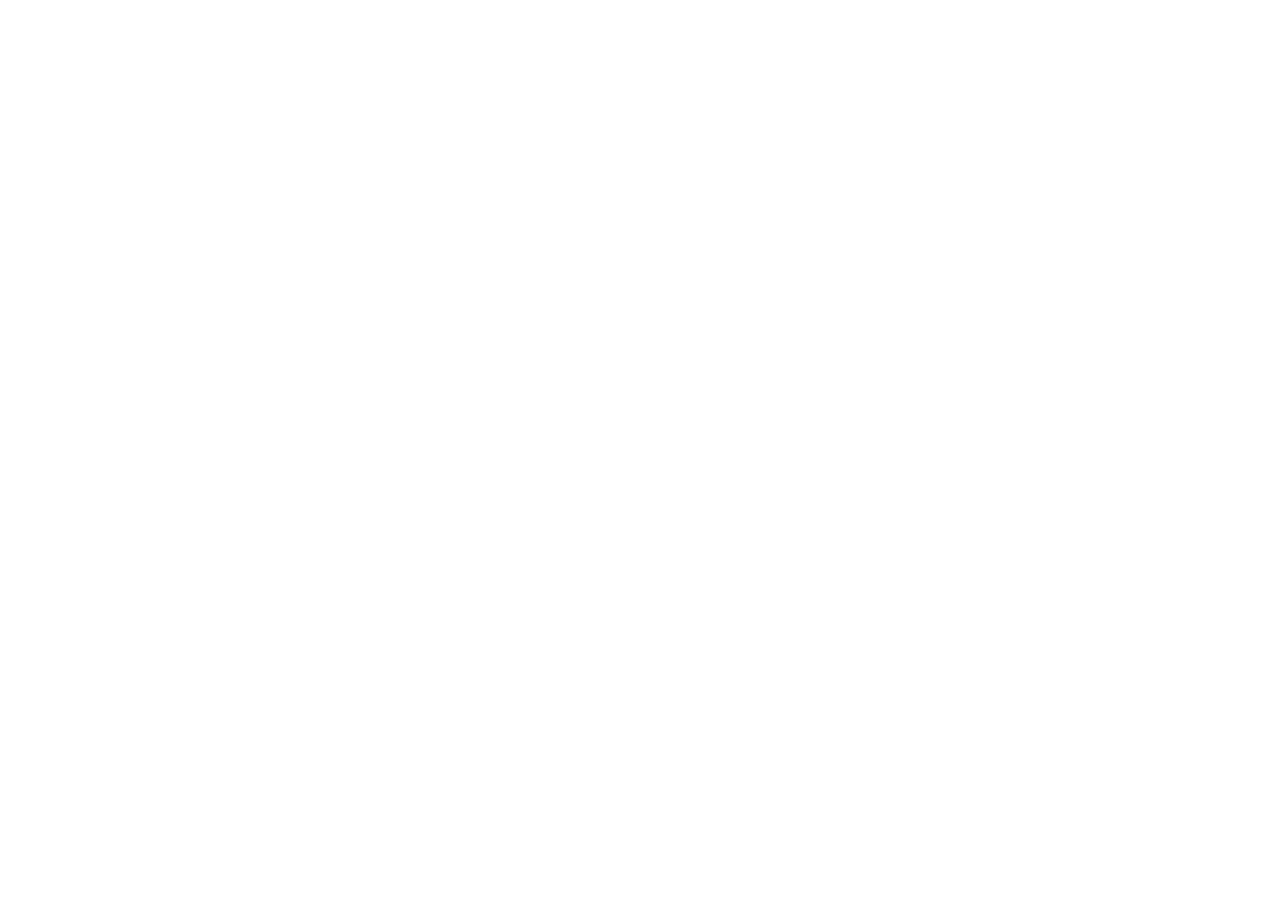
==== index.html @ 0d6f5774 "Initial new project" ====
<!doctype html>
<html lang="en">
  <head>
    <meta charset="UTF-8" />
    <meta name="viewport" content="width=device-width, initial-scale=1.0" />
    <title>URL Shortening</title>
    <link rel="stylesheet" href="./styles/main.css" />
  </head>
  <body>
    <script src="./js/main.js"></script>
  </body>
</html>
---- styles/main.css ----
@import url("./base.css");
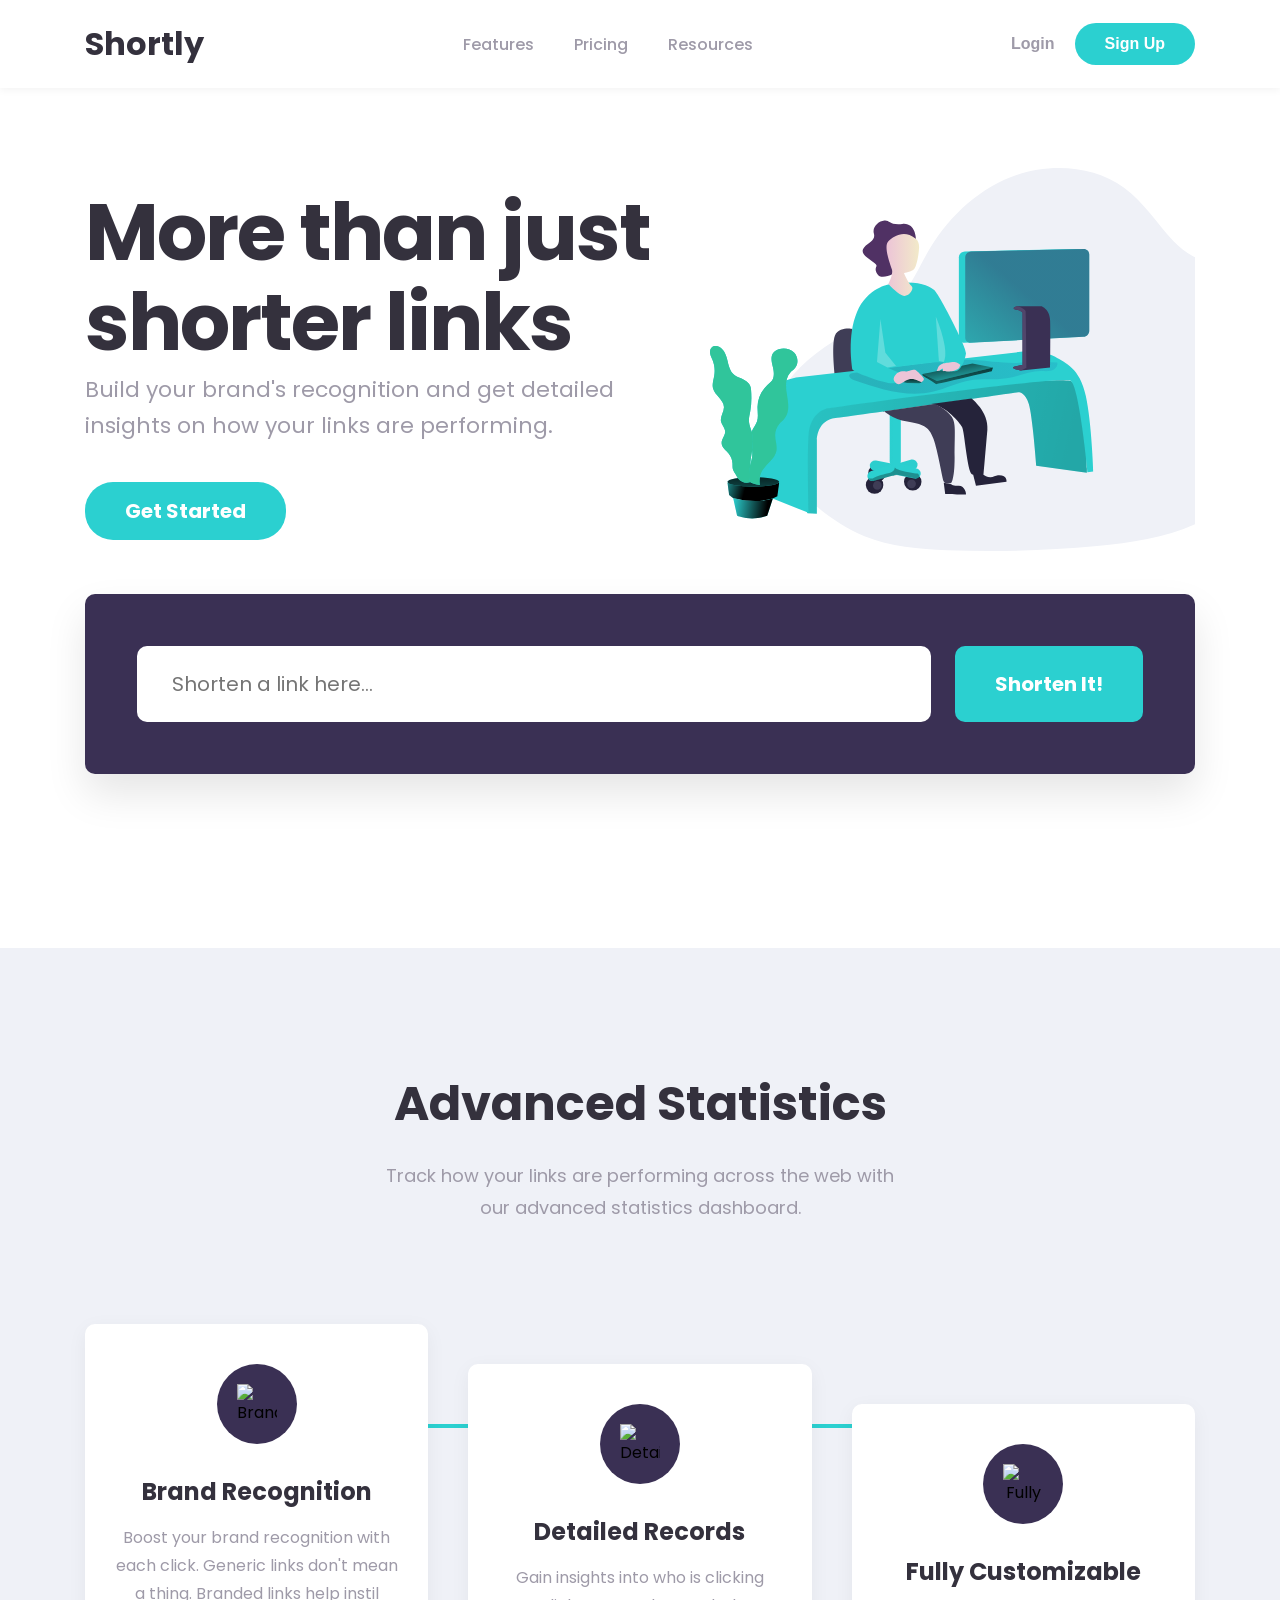
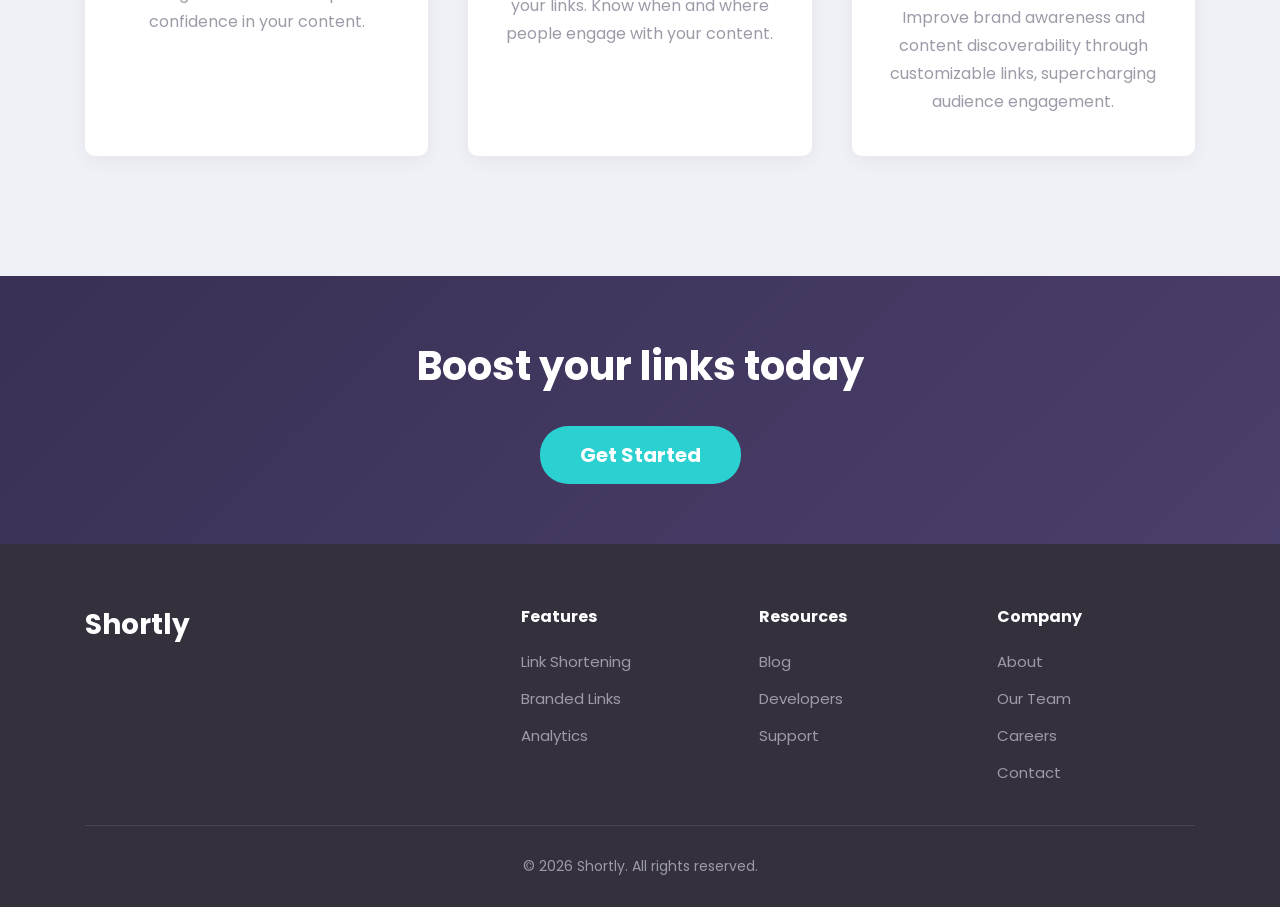
==== commit c93749a0: "Complate hero" ====
--- a/index.html
+++ b/index.html
@@ -1,12 +1,154 @@
-<!doctype html>
-<html lang="en">
-  <head>
-    <meta charset="UTF-8" />
-    <meta name="viewport" content="width=device-width, initial-scale=1.0" />
-    <title>URL Shortening</title>
-    <link rel="stylesheet" href="./styles/main.css" />
-  </head>
-  <body>
-    <script src="./js/main.js"></script>
-  </body>
+<!DOCTYPE html>
+<html lang="uz">
+
+<head>
+    <meta charset="UTF-8">
+    <meta name="viewport" content="width=device-width, initial-scale=1.0">
+    <title>Shortly - URL Shortener</title>
+    <link rel="stylesheet" href="styles/main.css">
+</head>
+
+<body>
+
+    <!-- HEADER SECTION -->
+    <header class="header">
+        <div class="container">
+            <div class="header-content">
+                <div class="logo">
+                    <h2>Shortly</h2>
+                </div>
+                <nav class="nav">
+                    <ul class="nav-list">
+                        <li><a href="#features" class="nav-link">Features</a></li>
+                        <li><a href="#pricing" class="nav-link">Pricing</a></li>
+                        <li><a href="#resources" class="nav-link">Resources</a></li>
+                    </ul>
+                </nav>
+                <div class="header-buttons">
+                    <button class="btn-login">Login</button>
+                    <button class="btn-signup">Sign Up</button>
+                </div>
+                <button class="menu-toggle" id="menuToggle">
+                    <span></span>
+                    <span></span>
+                    <span></span>
+                </button>
+            </div>
+        </div>
+    </header>
+
+    <!-- HERO SECTION -->
+    <section class="hero-section">
+        <div class="container">
+            <div class="hero-container">
+                <div class="hero-content">
+                    <h1 class="hero-title">More than just shorter links</h1>
+                    <p class="hero-subtitle">Build your brand's recognition and get detailed insights on how your links are performing.</p>
+                    <a href="#" class="btn-cyan btn-round">Get Started</a>
+                </div>
+                <div class="hero-image">
+                    <img src="img/working_with_computer.svg" alt="Illustration Working">
+                </div>
+            </div>
+
+            <div class="shorten-form-box">
+                <div class="input-wrapper">
+                    <input type="text" placeholder="Shorten a link here..." class="shorten-input" id="shortenInput">
+                    <span class="error-text" id="errorText">Please add a link</span>
+                </div>
+                <button class="btn-cyan btn-square" id="shortenBtn">Shorten It!</button>
+            </div>
+
+            <div class="results-container" id="resultsContainer">
+                <!-- Results will be added here dynamically -->
+            </div>
+        </div>
+    </section>
+
+    <!-- STATISTICS SECTION -->
+    <section class="statistics-section" id="features">
+        <div class="container">
+            <div class="statistics-header">
+                <h2 class="statistics-title">Advanced Statistics</h2>
+                <p class="statistics-subtitle">Track how your links are performing across the web with our advanced statistics dashboard.</p>
+            </div>
+
+            <div class="statistics-grid">
+                <div class="stat-card stat-card-1">
+                    <div class="stat-icon">
+                        <img src="img/icon-brand-recognition.svg" alt="Brand Recognition">
+                    </div>
+                    <h3 class="stat-card-title">Brand Recognition</h3>
+                    <p class="stat-card-text">Boost your brand recognition with each click. Generic links don't mean a thing. Branded links help instil confidence in your content.</p>
+                </div>
+
+                <div class="stat-card stat-card-2">
+                    <div class="stat-icon">
+                        <img src="img/icon-detailed-records.svg" alt="Detailed Records">
+                    </div>
+                    <h3 class="stat-card-title">Detailed Records</h3>
+                    <p class="stat-card-text">Gain insights into who is clicking your links. Know when and where people engage with your content.</p>
+                </div>
+
+                <div class="stat-card stat-card-3">
+                    <div class="stat-icon">
+                        <img src="img/icon-fully-customizable.svg" alt="Fully Customizable">
+                    </div>
+                    <h3 class="stat-card-title">Fully Customizable</h3>
+                    <p class="stat-card-text">Improve brand awareness and content discoverability through customizable links, supercharging audience engagement.</p>
+                </div>
+            </div>
+        </div>
+    </section>
+
+    <!-- CTA SECTION -->
+    <section class="cta-section">
+        <div class="container">
+            <h2 class="cta-title">Boost your links today</h2>
+            <a href="#" class="btn-cyan btn-round">Get Started</a>
+        </div>
+    </section>
+
+    <!-- FOOTER SECTION -->
+    <footer class="footer">
+        <div class="container">
+            <div class="footer-content">
+                <div class="footer-column">
+                    <h4 class="footer-title">Shortly</h4>
+                </div>
+                <div class="footer-column">
+                    <h5 class="footer-heading">Features</h5>
+                    <ul class="footer-list">
+                        <li><a href="#">Link Shortening</a></li>
+                        <li><a href="#">Branded Links</a></li>
+                        <li><a href="#">Analytics</a></li>
+                    </ul>
+                </div>
+                <div class="footer-column">
+                    <h5 class="footer-heading">Resources</h5>
+                    <ul class="footer-list">
+                        <li><a href="#">Blog</a></li>
+                        <li><a href="#">Developers</a></li>
+                        <li><a href="#">Support</a></li>
+                    </ul>
+                </div>
+                <div class="footer-column">
+                    <h5 class="footer-heading">Company</h5>
+                    <ul class="footer-list">
+                        <li><a href="#">About</a></li>
+                        <li><a href="#">Our Team</a></li>
+                        <li><a href="#">Careers</a></li>
+                        <li><a href="#">Contact</a></li>
+                    </ul>
+                </div>
+            </div>
+            <div class="footer-bottom">
+                <p>&copy; 2026 Shortly. All rights reserved.</p>
+            </div>
+        </div>
+    </footer>
+
+    <script src="js/main.js"></script>
+</body>
+
 </html>
--- a/styles/main.css
+++ b/styles/main.css
@@ -1 +1,945 @@
-@import url("./base.css");
+@import url("https://fonts.googleapis.com/css2?family=Poppins:ital,wght@0,100;0,200;0,300;0,400;0,500;0,600;0,700;0,800;0,900;1,100;1,200;1,300;1,400;1,500;1,600;1,700;1,800;1,900&display=swap");
+
+:root {
+	--color-primary: #2bd0d0;
+	--color-secondary: #34313d;
+	--color-primary-hover: #9ae3e3;
+	--color-purple: #3a3054;
+	--color-purple-light: #4b3f6b;
+	--color-gray: #9e9aa8;
+	--color-light: #eff1f7;
+	--white: #ffffff;
+	--error: #f46262;
+}
+
+* {
+	padding: 0;
+	margin: 0;
+	box-sizing: border-box;
+}
+
+body {
+	font-family: "Poppins", sans-serif;
+	overflow-x: hidden;
+}
+
+.container {
+	width: 100%;
+	max-width: 1200px;
+	padding: 0 45px;
+	margin: 0 auto;
+}
+
+/* ============ ANIMATIONS ============ */
+@keyframes fadeInUp {
+	from {
+		opacity: 0;
+		transform: translateY(30px);
+	}
+	to {
+		opacity: 1;
+		transform: translateY(0);
+	}
+}
+
+@keyframes slideInFromLeft {
+	from {
+		opacity: 0;
+		transform: translateX(-50px);
+	}
+	to {
+		opacity: 1;
+		transform: translateX(0);
+	}
+}
+
+@keyframes slideInFromRight {
+	from {
+		opacity: 0;
+		transform: translateX(50px);
+	}
+	to {
+		opacity: 1;
+		transform: translateX(0);
+	}
+}
+
+@keyframes bounce {
+	0%, 100% {
+		transform: translateY(0);
+	}
+	50% {
+		transform: translateY(-10px);
+	}
+}
+
+@keyframes pulse {
+	0%, 100% {
+		opacity: 1;
+	}
+	50% {
+		opacity: 0.7;
+	}
+}
+
+@keyframes scaleIn {
+	from {
+		opacity: 0;
+		transform: scale(0.9);
+	}
+	to {
+		opacity: 1;
+		transform: scale(1);
+	}
+}
+
+/* ============ HEADER ============ */
+.header {
+	background-color: var(--white);
+	padding: 20px 0;
+	position: sticky;
+	top: 0;
+	z-index: 100;
+	box-shadow: 0 2px 8px rgba(0, 0, 0, 0.05);
+	animation: slideInFromLeft 0.6s ease;
+}
+
+.header-content {
+	display: flex;
+	align-items: center;
+	justify-content: space-between;
+	gap: 40px;
+}
+
+.logo h2 {
+	font-size: 32px;
+	color: var(--color-secondary);
+	font-weight: 700;
+	transition: all 0.3s ease;
+}
+
+.logo h2:hover {
+	color: var(--color-primary);
+	transform: scale(1.05);
+}
+
+.nav-list {
+	display: flex;
+	list-style: none;
+	gap: 40px;
+}
+
+.nav-link {
+	text-decoration: none;
+	color: var(--color-gray);
+	font-weight: 500;
+	transition: all 0.3s ease;
+	position: relative;
+}
+
+.nav-link::after {
+	content: '';
+	position: absolute;
+	width: 0;
+	height: 2px;
+	bottom: -5px;
+	left: 0;
+	background-color: var(--color-primary);
+	transition: width 0.3s ease;
+}
+
+.nav-link:hover {
+	color: var(--color-secondary);
+}
+
+.nav-link:hover::after {
+	width: 100%;
+}
+
+.header-buttons {
+	display: flex;
+	align-items: center;
+	gap: 20px;
+}
+
+.btn-login {
+	background: none;
+	border: none;
+	color: var(--color-gray);
+	font-size: 16px;
+	font-weight: 600;
+	cursor: pointer;
+	transition: all 0.3s ease;
+	font-family: inherit;
+}
+
+.btn-login:hover {
+	color: var(--color-secondary);
+}
+
+.btn-signup {
+	background-color: var(--color-primary);
+	color: var(--white);
+	border: none;
+	padding: 12px 30px;
+	border-radius: 24px;
+	font-size: 16px;
+	font-weight: 600;
+	cursor: pointer;
+	transition: all 0.3s ease;
+	font-family: inherit;
+}
+
+.btn-signup:hover {
+	background-color: var(--color-primary-hover);
+	transform: translateY(-2px);
+	box-shadow: 0 10px 20px rgba(42, 207, 207, 0.2);
+}
+
+.menu-toggle {
+	display: none;
+	flex-direction: column;
+	background: none;
+	border: none;
+	cursor: pointer;
+	gap: 6px;
+}
+
+.menu-toggle span {
+	width: 25px;
+	height: 3px;
+	background-color: var(--color-secondary);
+	border-radius: 2px;
+	transition: all 0.3s ease;
+}
+
+/* ============ HERO SECTION ============ */
+.hero-section {
+	padding: 80px 0 150px 0;
+	position: relative;
+}
+
+.hero-container {
+	display: flex;
+	align-items: center;
+	justify-content: space-between;
+	gap: 60px;
+	margin-bottom: 120px;
+}
+
+.hero-content {
+	max-width: 565px;
+	z-index: 2;
+	animation: slideInFromLeft 0.8s ease 0.1s both;
+}
+
+.hero-title {
+	font-size: 80px;
+	font-weight: 700;
+	line-height: 90px;
+	letter-spacing: -2px;
+	color: var(--color-secondary);
+	margin-bottom: 5px;
+	transition: all 0.3s ease;
+}
+
+.hero-title:hover {
+	color: var(--color-primary);
+}
+
+.hero-subtitle {
+	font-size: 22px;
+	line-height: 36px;
+	color: var(--color-gray);
+	margin-bottom: 38px;
+	animation: fadeInUp 0.8s ease 0.2s both;
+}
+
+.btn-cyan {
+	background-color: var(--color-primary);
+	color: var(--white);
+	border: none;
+	font-weight: 700;
+	cursor: pointer;
+	text-decoration: none;
+	display: inline-flex;
+	align-items: center;
+	justify-content: center;
+	transition: all 0.3s ease;
+	font-family: inherit;
+	animation: fadeInUp 0.8s ease 0.3s both;
+}
+
+.btn-cyan:hover {
+	background-color: var(--color-primary-hover);
+	transform: translateY(-3px);
+	box-shadow: 0 15px 30px rgba(42, 207, 207, 0.3);
+}
+
+.btn-cyan:active {
+	transform: translateY(-1px);
+}
+
+.btn-round {
+	padding: 14px 40px;
+	font-size: 20px;
+	border-radius: 28px;
+}
+
+.hero-image {
+	position: relative;
+	width: 48%;
+	animation: slideInFromRight 0.8s ease 0.1s both;
+}
+
+.hero-image img {
+	width: 100%;
+	height: auto;
+	animation: bounce 3s ease infinite;
+}
+
+/* ============ SHORTEN FORM BOX ============ */
+.shorten-form-box {
+	background-color: var(--color-purple);
+	background-image: url('img/bg-shorten-desktop.svg');
+	background-size: cover;
+	background-repeat: no-repeat;
+	border-radius: 10px;
+	padding: 52px;
+	display: flex;
+	gap: 24px;
+	position: relative;
+	top: -84px;
+	animation: scaleIn 0.6s ease 0.2s both;
+	box-shadow: 0 20px 40px rgba(0, 0, 0, 0.1);
+}
+
+.input-wrapper {
+	flex: 1;
+	display: flex;
+	flex-direction: column;
+	position: relative;
+}
+
+.shorten-input {
+	width: 100%;
+	padding: 20px 32px;
+	border-radius: 10px;
+	border: 3px solid transparent;
+	font-size: 20px;
+	font-family: inherit;
+	outline: none;
+	color: var(--color-secondary);
+	transition: all 0.3s ease;
+}
+
+.shorten-input:focus {
+	border-color: var(--color-primary);
+	box-shadow: 0 0 0 4px rgba(42, 207, 207, 0.1);
+}
+
+.shorten-input.input-error {
+	border-color: var(--error);
+	color: var(--error);
+	animation: pulse 0.5s ease;
+}
+
+.shorten-input.input-error::placeholder {
+	color: rgba(244, 98, 98, 0.5);
+}
+
+.error-text {
+	color: var(--error);
+	font-size: 14px;
+	font-style: italic;
+	margin-top: 8px;
+	position: absolute;
+	bottom: 24px;
+	left: 32px;
+	display: none;
+	animation: fadeInUp 0.3s ease;
+}
+
+.error-text.show {
+	display: block;
+}
+
+.btn-square {
+	padding: 20px 40px;
+	font-size: 20px;
+	border-radius: 10px;
+	min-width: 188px;
+	font-weight: 700;
+}
+
+/* ============ RESULTS CONTAINER ============ */
+.results-container {
+	margin-top: -60px;
+	display: flex;
+	flex-direction: column;
+	gap: 16px;
+}
+
+.result-card {
+	background-color: var(--white);
+	border-radius: 5px;
+	padding: 16px 32px;
+	display: flex;
+	justify-content: space-between;
+	align-items: center;
+	animation: slideInFromLeft 0.5s ease;
+	box-shadow: 0 5px 15px rgba(0, 0, 0, 0.05);
+	transition: all 0.3s ease;
+}
+
+.result-card:hover {
+	transform: translateY(-3px);
+	box-shadow: 0 10px 25px rgba(0, 0, 0, 0.1);
+}
+
+.original-url {
+	color: var(--color-secondary);
+	font-size: 20px;
+	font-weight: 500;
+	word-break: break-all;
+}
+
+.result-right {
+	display: flex;
+	align-items: center;
+	gap: 24px;
+}
+
+.shortened-url {
+	color: var(--color-primary);
+	font-size: 20px;
+	font-weight: 500;
+}
+
+.btn-copy {
+	background-color: var(--color-primary);
+	color: var(--white);
+	border: none;
+	padding: 10px 30px;
+	font-size: 16px;
+	font-weight: 700;
+	font-family: inherit;
+	border-radius: 5px;
+	cursor: pointer;
+	min-width: 103px;
+	transition: all 0.3s ease;
+}
+
+.btn-copy:hover {
+	background-color: var(--color-primary-hover);
+	transform: scale(1.05);
+}
+
+.btn-copy.copied {
+	background-color: var(--color-purple);
+	animation: pulse 0.5s ease;
+}
+
+/* ============ STATISTICS SECTION ============ */
+.statistics-section {
+	background-color: var(--color-light);
+	padding: 120px 0;
+	position: relative;
+}
+
+.statistics-header {
+	text-align: center;
+	margin-bottom: 100px;
+	animation: fadeInUp 0.8s ease;
+}
+
+.statistics-title {
+	font-size: 48px;
+	font-weight: 700;
+	color: var(--color-secondary);
+	margin-bottom: 20px;
+	transition: all 0.3s ease;
+}
+
+.statistics-title:hover {
+	color: var(--color-primary);
+}
+
+.statistics-subtitle {
+	font-size: 18px;
+	color: var(--color-gray);
+	max-width: 540px;
+	margin: 0 auto;
+	line-height: 32px;
+}
+
+.statistics-grid {
+	display: grid;
+	grid-template-columns: repeat(3, 1fr);
+	gap: 40px;
+	position: relative;
+}
+
+.statistics-grid::before {
+	content: '';
+	position: absolute;
+	top: 100px;
+	left: 0;
+	right: 0;
+	height: 4px;
+	background-color: var(--color-primary);
+	z-index: 0;
+}
+
+.stat-card {
+	background-color: var(--white);
+	padding: 40px 30px;
+	border-radius: 10px;
+	text-align: center;
+	position: relative;
+	z-index: 1;
+	transition: all 0.3s ease;
+	animation: fadeInUp 0.8s ease;
+	box-shadow: 0 5px 20px rgba(0, 0, 0, 0.05);
+}
+
+.stat-card:hover {
+	transform: translateY(-15px);
+	box-shadow: 0 20px 40px rgba(0, 0, 0, 0.1);
+}
+
+.stat-card-1 {
+	animation-delay: 0.1s;
+}
+
+.stat-card-2 {
+	animation-delay: 0.2s;
+	margin-top: 40px;
+}
+
+.stat-card-3 {
+	animation-delay: 0.3s;
+	margin-top: 80px;
+}
+
+.stat-icon {
+	width: 80px;
+	height: 80px;
+	background-color: var(--color-purple);
+	border-radius: 50%;
+	display: flex;
+	align-items: center;
+	justify-content: center;
+	margin: 0 auto 30px;
+	transition: all 0.3s ease;
+}
+
+.stat-card:hover .stat-icon {
+	background-color: var(--color-primary);
+	transform: scale(1.1) rotate(-5deg);
+}
+
+.stat-icon img {
+	width: 40px;
+	height: 40px;
+}
+
+.stat-card-title {
+	font-size: 24px;
+	font-weight: 700;
+	color: var(--color-secondary);
+	margin-bottom: 15px;
+	transition: all 0.3s ease;
+}
+
+.stat-card:hover .stat-card-title {
+	color: var(--color-primary);
+}
+
+.stat-card-text {
+	font-size: 16px;
+	color: var(--color-gray);
+	line-height: 28px;
+	transition: all 0.3s ease;
+}
+
+.stat-card:hover .stat-card-text {
+	color: var(--color-secondary);
+}
+
+/* ============ CTA SECTION ============ */
+.cta-section {
+	background: linear-gradient(135deg, var(--color-purple) 0%, var(--color-purple-light) 100%);
+	padding: 60px 0;
+	text-align: center;
+	animation: fadeInUp 0.8s ease;
+}
+
+.cta-title {
+	font-size: 40px;
+	font-weight: 700;
+	color: var(--white);
+	margin-bottom: 30px;
+	transition: all 0.3s ease;
+}
+
+.cta-title:hover {
+	transform: scale(1.05);
+}
+
+/* ============ FOOTER ============ */
+.footer {
+	background-color: var(--color-secondary);
+	color: var(--color-gray);
+	padding: 60px 0 30px;
+}
+
+.footer-content {
+	display: grid;
+	grid-template-columns: 2fr 1fr 1fr 1fr;
+	gap: 40px;
+	margin-bottom: 40px;
+	animation: fadeInUp 0.8s ease;
+}
+
+.footer-title {
+	font-size: 28px;
+	color: var(--white);
+	margin-bottom: 20px;
+	transition: all 0.3s ease;
+}
+
+.footer-title:hover {
+	color: var(--color-primary);
+}
+
+.footer-heading {
+	font-size: 16px;
+	color: var(--white);
+	font-weight: 700;
+	margin-bottom: 20px;
+	transition: all 0.3s ease;
+}
+
+.footer-heading:hover {
+	color: var(--color-primary);
+}
+
+.footer-list {
+	list-style: none;
+	display: flex;
+	flex-direction: column;
+	gap: 12px;
+}
+
+.footer-list a {
+	color: var(--color-gray);
+	text-decoration: none;
+	transition: all 0.3s ease;
+	font-size: 15px;
+}
+
+.footer-list a:hover {
+	color: var(--color-primary);
+	transform: translateX(5px);
+}
+
+.footer-bottom {
+	text-align: center;
+	padding-top: 30px;
+	border-top: 1px solid rgba(255, 255, 255, 0.1);
+	font-size: 14px;
+	animation: fadeInUp 1s ease;
+}
+
+/* ============ RESPONSIVE DESIGN ============ */
+
+/* TABLET (768px - 992px) */
+@media (max-width: 992px) {
+	.container {
+		padding: 0 30px;
+	}
+
+	.header-content {
+		gap: 20px;
+	}
+
+	.nav-list {
+		gap: 25px;
+	}
+
+	.header-buttons {
+		gap: 15px;
+	}
+
+	.btn-signup {
+		padding: 10px 20px;
+		font-size: 14px;
+	}
+
+	.hero-container {
+		flex-direction: column-reverse;
+		text-align: center;
+		padding-top: 40px;
+		margin-bottom: 60px;
+		gap: 40px;
+	}
+
+	.hero-content {
+		max-width: 100%;
+		animation: fadeInUp 0.8s ease;
+	}
+
+	.hero-title {
+		font-size: 48px;
+		line-height: 56px;
+	}
+
+	.hero-subtitle {
+		font-size: 18px;
+		line-height: 30px;
+	}
+
+	.hero-image {
+		width: 100%;
+		max-width: 400px;
+		animation: scaleIn 0.8s ease;
+	}
+
+	.shorten-form-box {
+		flex-direction: column;
+		padding: 30px;
+		gap: 16px;
+		top: -40px;
+	}
+
+	.btn-square {
+		width: 100%;
+		padding: 16px 30px;
+	}
+
+	.result-card {
+		flex-direction: column;
+		align-items: flex-start;
+		padding: 16px;
+	}
+
+	.result-right {
+		flex-direction: column;
+		width: 100%;
+		align-items: flex-start;
+		border-top: 1px solid var(--color-light);
+		padding-top: 16px;
+		margin-top: 8px;
+		gap: 12px;
+	}
+
+	.btn-copy {
+		width: 100%;
+	}
+
+	.statistics-grid {
+		grid-template-columns: 1fr;
+		gap: 30px;
+	}
+
+	.statistics-grid::before {
+		display: none;
+	}
+
+	.stat-card {
+		margin-top: 0 !important;
+		text-align: left;
+	}
+
+	.stat-icon {
+		margin: 0 0 20px 0;
+	}
+
+	.footer-content {
+		grid-template-columns: 1fr 1fr;
+		gap: 30px;
+	}
+
+	.statistics-title {
+		font-size: 36px;
+	}
+
+	.cta-title {
+		font-size: 32px;
+	}
+}
+
+/* MOBILE (< 768px) */
+@media (max-width: 768px) {
+	.container {
+		padding: 0 20px;
+	}
+
+	.header-content {
+		gap: 15px;
+	}
+
+	.menu-toggle {
+		display: flex;
+	}
+
+	.nav {
+		display: none;
+	}
+
+	.nav.active {
+		display: flex;
+		position: absolute;
+		top: 70px;
+		left: 0;
+		right: 0;
+		background-color: var(--white);
+		padding: 20px;
+		flex-direction: column;
+		gap: 15px;
+		animation: slideInFromLeft 0.3s ease;
+	}
+
+	.nav-list {
+		flex-direction: column;
+		gap: 15px;
+	}
+
+	.header-buttons {
+		display: none;
+	}
+
+	.hero-title {
+		font-size: 36px;
+		line-height: 44px;
+	}
+
+	.hero-subtitle {
+		font-size: 16px;
+		line-height: 26px;
+		margin-bottom: 24px;
+	}
+
+	.btn-round {
+		padding: 12px 30px;
+		font-size: 16px;
+	}
+
+	.shorten-form-box {
+		padding: 20px;
+		gap: 12px;
+		top: -30px;
+		border-radius: 8px;
+	}
+
+	.shorten-input {
+		padding: 16px 20px;
+		font-size: 16px;
+	}
+
+	.btn-square {
+		padding: 14px 20px;
+		font-size: 16px;
+		min-width: auto;
+	}
+
+	.original-url {
+		font-size: 16px;
+	}
+
+	.shortened-url {
+		font-size: 16px;
+	}
+
+	.btn-copy {
+		padding: 8px 20px;
+		font-size: 14px;
+		min-width: auto;
+		width: 100%;
+	}
+
+	.statistics-title {
+		font-size: 28px;
+		line-height: 36px;
+	}
+
+	.statistics-subtitle {
+		font-size: 16px;
+	}
+
+	.statistics-section {
+		padding: 60px 0;
+	}
+
+	.statistics-header {
+		margin-bottom: 50px;
+	}
+
+	.stat-card {
+		padding: 30px 20px;
+		text-align: center;
+	}
+
+	.stat-icon {
+		margin: 0 auto 20px;
+	}
+
+	.stat-card-title {
+		font-size: 20px;
+	}
+
+	.stat-card-text {
+		font-size: 15px;
+	}
+
+	.footer-content {
+		grid-template-columns: 1fr;
+		gap: 20px;
+	}
+
+	.cta-title {
+		font-size: 28px;
+		margin-bottom: 20px;
+	}
+
+	.logo h2 {
+		font-size: 24px;
+	}
+}
+
+/* SMALL MOBILE (< 480px) */
+@media (max-width: 480px) {
+	.container {
+		padding: 0 15px;
+	}
+
+	.hero-title {
+		font-size: 28px;
+		line-height: 36px;
+	}
+
+	.hero-subtitle {
+		font-size: 14px;
+		line-height: 22px;
+	}
+
+	.statistics-title {
+		font-size: 24px;
+	}
+
+	.cta-title {
+		font-size: 24px;
+	}
+
+	.btn-round {
+		padding: 10px 24px;
+		font-size: 14px;
+	}
+
+	.shorten-input {
+		font-size: 14px;
+		padding: 12px 16px;
+	}
+}
+
